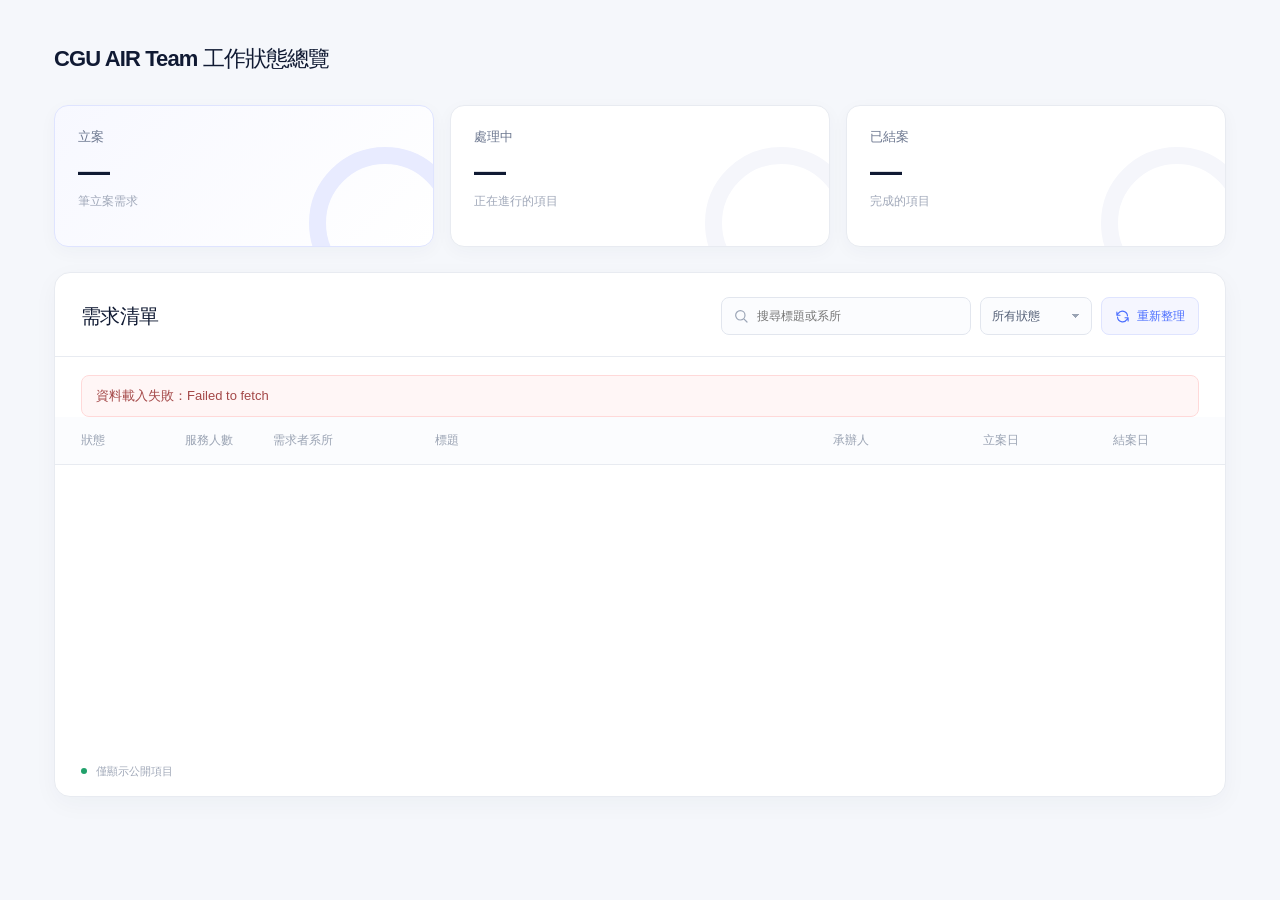
==== index.html @ 9c046a6e "Show filed request count in summary" ====
<!doctype html>
<html lang="zh-Hant">
  <head>
    <meta charset="UTF-8" />
    <meta name="viewport" content="width=device-width, initial-scale=1.0" />
    <meta name="theme-color" content="#0f172a" />
    <title>AIR Team 工作檢視</title>
    <link rel="stylesheet" href="styles.css" />
  </head>
  <body>
    <main class="app-shell">
      <header class="hero">
        <div>
          <h1>CGU AIR Team 工作狀態總覽</h1>
        </div>
      </header>

      <section class="summary-grid" aria-label="工作摘要">
        <article class="summary-card summary-card-primary">
          <span class="summary-label">立案</span>
          <strong id="visible-count">—</strong>
          <span class="summary-caption">筆立案需求</span>
        </article>
        <article class="summary-card">
          <span class="summary-label">處理中</span>
          <strong id="active-count">—</strong>
          <span class="summary-caption">正在進行的項目</span>
        </article>
        <article class="summary-card">
          <span class="summary-label">已結案</span>
          <strong id="closed-count">—</strong>
          <span class="summary-caption">完成的項目</span>
        </article>
      </section>

      <section class="workspace-panel">
        <div class="toolbar">
          <div class="toolbar-heading">
            <h2>需求清單</h2>
            <span id="result-count" class="result-count"></span>
          </div>
          <div class="toolbar-controls">
            <label class="search-box">
              <span class="sr-only">搜尋需求</span>
              <svg viewBox="0 0 24 24" aria-hidden="true"><path d="m21 21-4.35-4.35m1.35-5.65a7 7 0 1 1-14 0 7 7 0 0 1 14 0Z" /></svg>
              <input id="search-input" type="search" placeholder="搜尋標題或系所" autocomplete="off" />
            </label>
            <label class="select-wrap">
              <span class="sr-only">篩選狀態</span>
              <select id="status-filter"><option value="all">所有狀態</option></select>
            </label>
            <button id="refresh-button" class="refresh-button" type="button" title="重新載入資料">
              <svg viewBox="0 0 24 24" aria-hidden="true"><path d="M20 11a8.1 8.1 0 0 0-14.8-3.9L3 10m0-5v5h5M4 13a8.1 8.1 0 0 0 14.8 3.9L21 14m0 5v-5h-5" /></svg>
              <span>重新整理</span>
            </button>
          </div>
        </div>

        <div id="status-message" class="status-message" role="status" hidden></div>
        <div class="table-wrap">
          <table>
            <thead>
              <tr>
                <th class="status-column">狀態</th>
                <th class="service-count-column">服務人數</th>
                <th>需求者系所</th>
                <th class="title-column">標題</th>
                <th class="assignee-column">承辦人</th>
                <th class="date-column">立案日</th>
                <th class="date-column">結案日</th>
              </tr>
            </thead>
            <tbody id="work-table-body"></tbody>
          </table>
          <div id="empty-state" class="empty-state" hidden>
            <div class="empty-icon">⌕</div>
            <h3>找不到符合條件的項目</h3>
            <p>請嘗試調整搜尋文字或篩選條件。</p>
          </div>
          <div id="loading-state" class="loading-state" aria-live="polite"><span class="spinner"></span> 正在載入工作資料…</div>
        </div>
        <footer class="panel-footer">
          <span><span class="privacy-dot"></span> 僅顯示公開項目</span>
        </footer>
      </section>
    </main>
    <script src="app.js" defer></script>
  </body>
</html>
---- styles.css ----
:root {
  --ink: #172033; --muted: #6d7890; --line: #e8ebf1; --surface: #fff; --canvas: #f5f7fb;
  --navy: #101a33; --blue: #4c6fff; --green: #21a16b; --orange: #ec8a42; --purple: #7c5bdd;
  font-family: "PingFang TC", "Microsoft JhengHei", "Noto Sans TC", sans-serif;
  color: var(--ink); background: var(--canvas); font-synthesis: none;
}
* { box-sizing: border-box; }
body { margin: 0; min-width: 320px; background: var(--canvas); }
button, input, select { font: inherit; }
button, select { cursor: pointer; }
.app-shell { max-width: 1440px; margin: 0 auto; padding: 46px 54px 60px; }
.hero { display: flex; align-items: flex-end; justify-content: space-between; gap: 24px; margin-bottom: 33px; }
h1 { margin: 0; color: var(--navy); font-size: clamp(16px, 2vw, 22px); line-height: 1.2; letter-spacing: -.04em; }
.source-link { display: inline-flex; align-items: center; gap: 9px; padding: 12px 17px; border: 1px solid #dfe4ed; border-radius: 10px; color: #45516a; background: rgba(255,255,255,.65); font-size: 13px; font-weight: 600; text-decoration: none; transition: .2s ease; }
.source-link:hover { border-color: #b9c5ff; color: var(--blue); background: var(--surface); }
.summary-grid { display: grid; grid-template-columns: repeat(3, 1fr); gap: 16px; margin-bottom: 25px; }
.summary-card { position: relative; min-height: 142px; padding: 22px 23px; overflow: hidden; border: 1px solid var(--line); border-radius: 14px; background: var(--surface); box-shadow: 0 5px 18px rgba(31,45,74,.035); }
.summary-card::after { position: absolute; right: -28px; bottom: -53px; width: 118px; height: 118px; border: 17px solid #f5f6fb; border-radius: 50%; content: ""; }
.summary-card-primary { border-color: #dfe4ff; background: linear-gradient(135deg, #f7f8ff, #fff); }
.summary-card-primary::after { border-color: #e8ebff; }
.summary-label { display: block; color: var(--muted); font-size: 13px; font-weight: 600; }
.summary-card strong { display: block; margin: 8px 0 1px; color: var(--navy); font-size: 32px; line-height: 1.1; letter-spacing: -.04em; }
.summary-caption { color: #a0a8b9; font-size: 12px; }
.workspace-panel { overflow: hidden; border: 1px solid var(--line); border-radius: 16px; background: var(--surface); box-shadow: 0 7px 24px rgba(31,45,74,.04); }
.toolbar { display: flex; align-items: center; justify-content: space-between; gap: 20px; padding: 24px 26px 21px; border-bottom: 1px solid var(--line); }
.toolbar-heading { display: flex; align-items: baseline; gap: 10px; white-space: nowrap; }
h2 { margin: 0; color: var(--navy); font-size: 20px; letter-spacing: -.03em; }
.result-count { color: #9aa3b4; font-size: 12px; font-weight: 500; }
.toolbar-controls { display: flex; align-items: center; justify-content: flex-end; gap: 9px; width: 100%; }
.search-box { position: relative; display: block; width: min(250px, 25vw); }
.search-box svg { position: absolute; top: 50%; left: 12px; width: 16px; height: 16px; fill: none; stroke: #9ca6b7; stroke-linecap: round; stroke-linejoin: round; stroke-width: 1.8; transform: translateY(-50%); pointer-events: none; }
.search-box input, select { height: 38px; border: 1px solid #e2e6ee; border-radius: 8px; color: #515d74; outline: none; background: #fbfcfe; font-size: 12px; transition: .2s ease; }
.search-box input { width: 100%; padding: 0 12px 0 35px; }
select { min-width: 112px; padding: 0 29px 0 11px; appearance: none; background-image: linear-gradient(45deg, transparent 50%, #9aa4b4 50%), linear-gradient(135deg, #9aa4b4 50%, transparent 50%); background-position: calc(100% - 15px) 16px, calc(100% - 11px) 16px; background-repeat: no-repeat; background-size: 4px 4px, 4px 4px; }
.search-box input:focus, select:focus { border-color: #aebaff; box-shadow: 0 0 0 3px #f0f2ff; background: #fff; }
.refresh-button { display: inline-flex; align-items: center; gap: 7px; height: 38px; padding: 0 13px; border: 1px solid #dfe4ff; border-radius: 8px; color: var(--blue); background: #f5f6ff; font-size: 12px; font-weight: 700; transition: .2s ease; }
.refresh-button:hover { background: #ebeeff; }
.refresh-button:disabled { opacity: .65; cursor: wait; }
.refresh-button svg { width: 15px; height: 15px; fill: none; stroke: currentColor; stroke-linecap: round; stroke-linejoin: round; stroke-width: 1.8; }
.refresh-button.is-loading svg { animation: spin .9s linear infinite; }
.status-message { margin: 18px 26px 0; padding: 11px 14px; border: 1px solid #ffd9d9; border-radius: 8px; color: #a44848; background: #fff6f6; font-size: 13px; }
.table-wrap { min-height: 330px; overflow-x: auto; }
table { width: 100%; border-collapse: collapse; text-align: left; }
th { height: 47px; padding: 0 18px; border-bottom: 1px solid var(--line); color: #9aa3b3; background: #fbfcfe; font-size: 12px; font-weight: 600; white-space: nowrap; }
th:first-child, td:first-child { padding-left: 26px; }
td { height: 70px; padding: 12px 18px; border-bottom: 1px solid #f0f2f6; color: #69748b; font-size: 13px; }
tbody tr { transition: background .15s ease; }
tbody tr:hover { background: #fafbff; }
.status-column { width: 112px; } .service-count-column { width: 88px; } .title-column { width: 34%; } .assignee-column { width: 150px; } .date-column { width: 130px; }
.title-cell { color: #28344d; font-weight: 600; } .department-cell { color: #5d6980; }
.service-count-cell { color: #5d6980; font-variant-numeric: tabular-nums; text-align: center; }
.date-cell { color: #7f899c; font-variant-numeric: tabular-nums; white-space: nowrap; }
.assignee-list { display: flex; align-items: center; flex-wrap: wrap; gap: 6px; }
.assignee-avatar { display: inline-flex; align-items: center; justify-content: center; width: 30px; height: 30px; border: 1px solid #cfd7f3; border-radius: 50%; color: var(--blue); background: #f3f5ff; font-size: 13px; font-weight: 700; }
.status-badge { display: inline-flex; align-items: center; gap: 7px; padding: 6px 10px; border-radius: 6px; font-size: 12px; font-weight: 600; white-space: nowrap; }
.status-badge::before { width: 6px; height: 6px; border-radius: 50%; background: currentColor; content: ""; }
.status-processing { color: var(--orange); background: #fff3e9; } .status-open { color: var(--blue); background: #eef1ff; }
.status-closed { color: var(--green); background: #eaf8f1; } .status-other { color: var(--purple); background: #f2edff; }
.category-tag { display: inline-block; padding: 4px 9px; border: 1px solid #eceef3; border-radius: 5px; color: #788398; background: #fafbfc; font-size: 11px; }
.loading-state, .empty-state { padding: 70px 20px; color: #9aa3b4; text-align: center; font-size: 13px; }
.empty-state { color: #79849a; } .empty-state h3 { margin: 12px 0 5px; color: #536078; font-size: 15px; } .empty-state p { margin: 0; font-size: 12px; }
.empty-icon { margin: 0 auto; width: 42px; height: 42px; border-radius: 50%; color: var(--blue); background: #f0f2ff; font-size: 26px; line-height: 39px; }
.spinner { display: inline-block; width: 15px; height: 15px; margin-right: 7px; border: 2px solid #e4e8f5; border-top-color: var(--blue); border-radius: 50%; vertical-align: -3px; animation: spin .8s linear infinite; }
.panel-footer { display: flex; justify-content: space-between; gap: 18px; padding: 17px 26px; color: #a0a8b8; font-size: 11px; }
.privacy-dot { display: inline-block; width: 6px; height: 6px; margin-right: 6px; border-radius: 50%; background: var(--green); vertical-align: 1px; }
.sr-only { position: absolute; width: 1px; height: 1px; padding: 0; overflow: hidden; clip: rect(0, 0, 0, 0); white-space: nowrap; border: 0; }
[hidden] { display: none !important; } @keyframes spin { to { transform: rotate(360deg); } }
@media (max-width: 920px) {
  .app-shell { padding: 32px 24px 45px; } .summary-grid { grid-template-columns: repeat(3, 1fr); }
  .toolbar { align-items: flex-start; flex-direction: column; } .toolbar-controls { justify-content: flex-start; flex-wrap: wrap; }
  .search-box { width: min(100%, 280px); }
}
@media (max-width: 620px) {
  .app-shell { padding: 25px 14px 35px; } .hero { align-items: flex-start; flex-direction: column; margin-bottom: 25px; }
  .source-link { align-self: stretch; justify-content: center; } .summary-grid { gap: 10px; } .summary-card { min-height: 124px; padding: 17px; }
  .summary-card strong { font-size: 27px; }
  .toolbar, .panel-footer { padding-left: 17px; padding-right: 17px; } .toolbar-controls { display: grid; grid-template-columns: 1fr 1fr; width: 100%; }
  .search-box { grid-column: 1 / -1; width: 100%; } .select-wrap, select { width: 100%; } .refresh-button { justify-content: center; }
  th:first-child, td:first-child { padding-left: 17px; } th, td { padding-right: 14px; padding-left: 14px; } .title-column { min-width: 230px; } .assignee-column { min-width: 120px; }
  .panel-footer { align-items: flex-start; flex-direction: column; gap: 7px; }
}
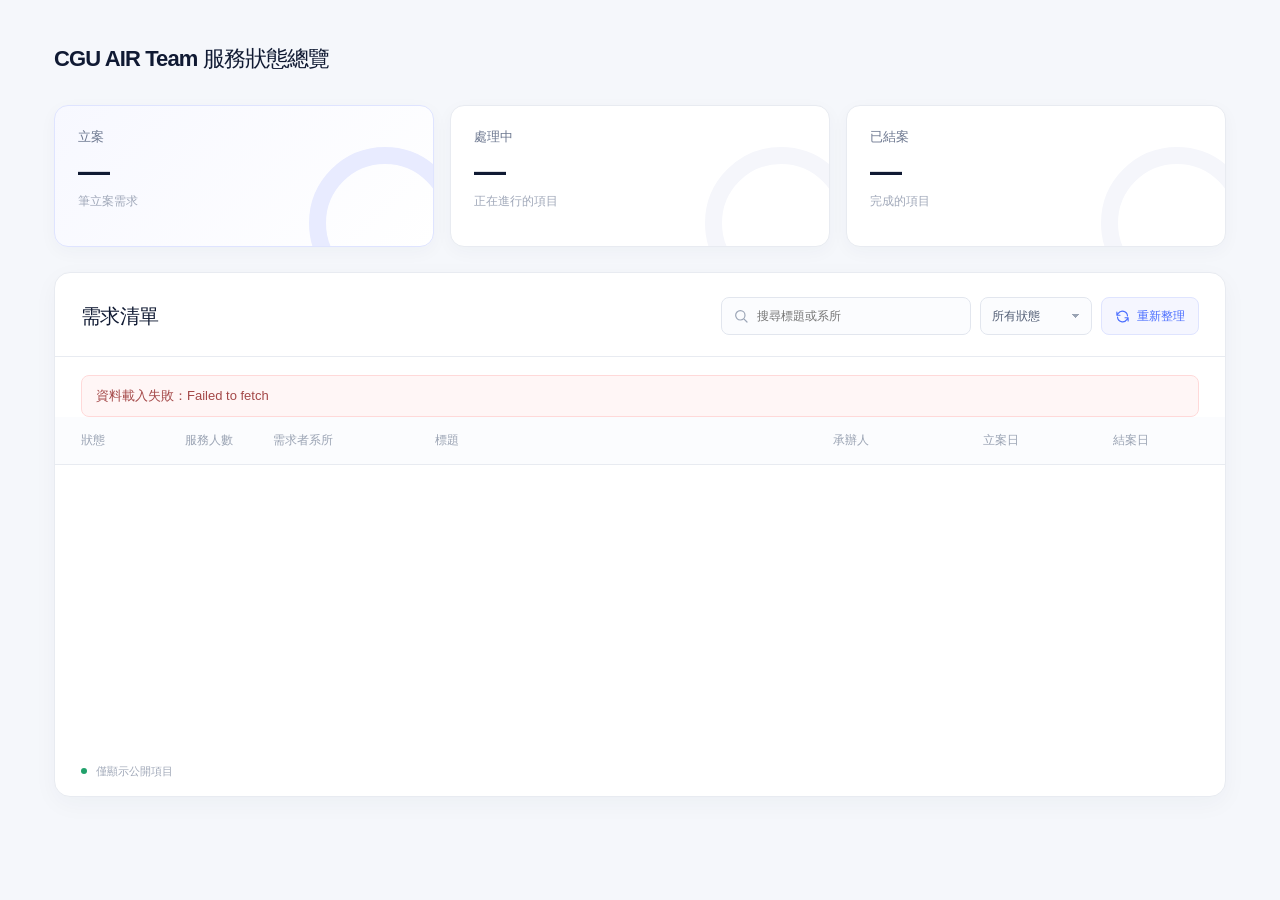
==== commit 2212c7de: "Rename dashboard title" ====
--- a/index.html
+++ b/index.html
@@ -11,7 +11,7 @@
     <main class="app-shell">
       <header class="hero">
         <div>
-          <h1>CGU AIR Team 工作狀態總覽</h1>
+          <h1>CGU AIR Team 服務狀態總覽</h1>
         </div>
       </header>
 
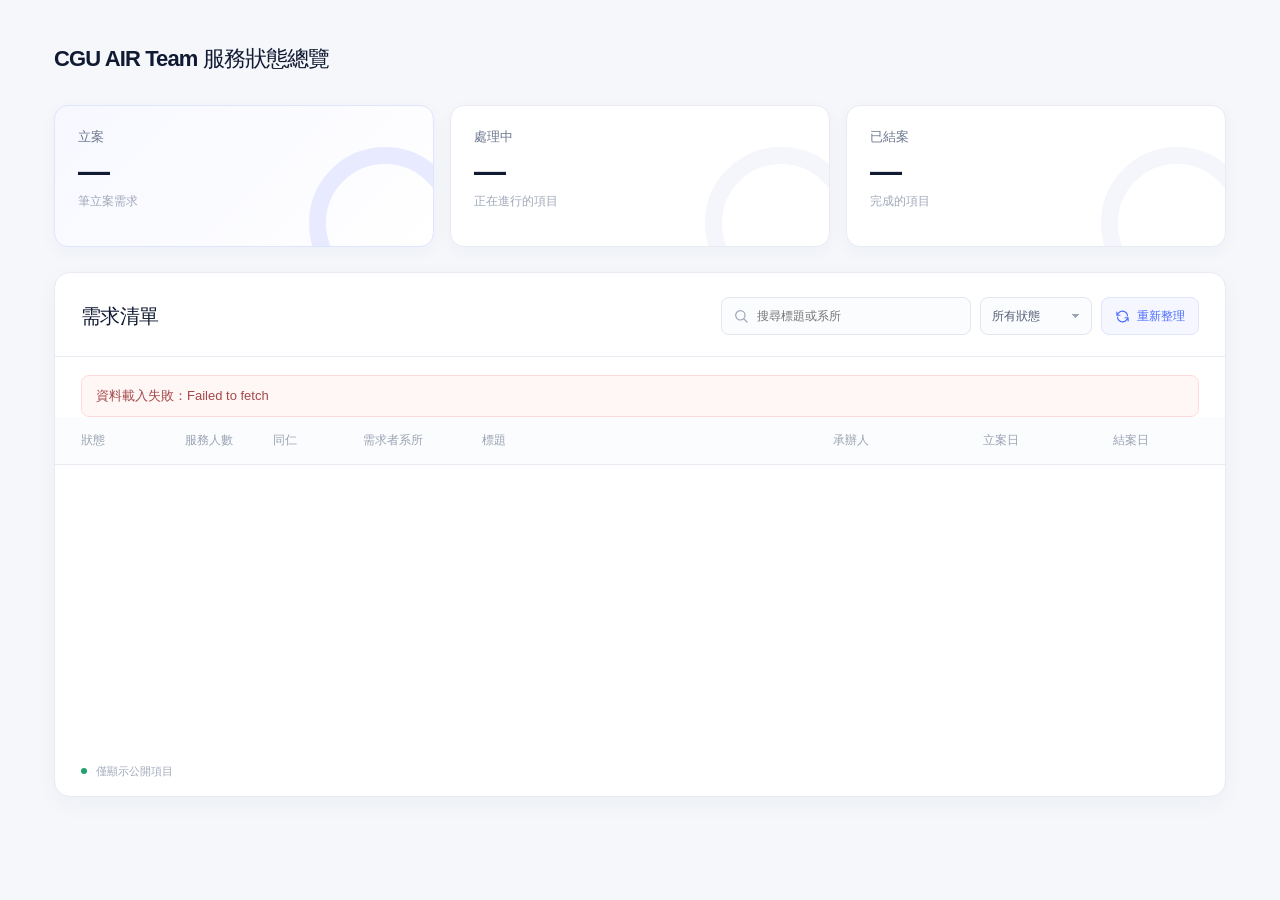
==== commit 18288634: "Add public requester colleague column" ====
--- a/index.html
+++ b/index.html
@@ -63,6 +63,7 @@
               <tr>
                 <th class="status-column">狀態</th>
                 <th class="service-count-column">服務人數</th>
+                <th class="colleague-column">同仁</th>
                 <th>需求者系所</th>
                 <th class="title-column">標題</th>
                 <th class="assignee-column">承辦人</th>
--- a/styles.css
+++ b/styles.css
@@ -46,7 +46,7 @@
 td { height: 70px; padding: 12px 18px; border-bottom: 1px solid #f0f2f6; color: #69748b; font-size: 13px; }
 tbody tr { transition: background .15s ease; }
 tbody tr:hover { background: #fafbff; }
-.status-column { width: 112px; } .service-count-column { width: 88px; } .title-column { width: 34%; } .assignee-column { width: 150px; } .date-column { width: 130px; }
+.status-column { width: 112px; } .service-count-column { width: 88px; } .colleague-column { width: 90px; } .title-column { width: 30%; } .assignee-column { width: 150px; } .date-column { width: 130px; }
 .title-cell { color: #28344d; font-weight: 600; } .department-cell { color: #5d6980; }
 .service-count-cell { color: #5d6980; font-variant-numeric: tabular-nums; text-align: center; }
 .date-cell { color: #7f899c; font-variant-numeric: tabular-nums; white-space: nowrap; }
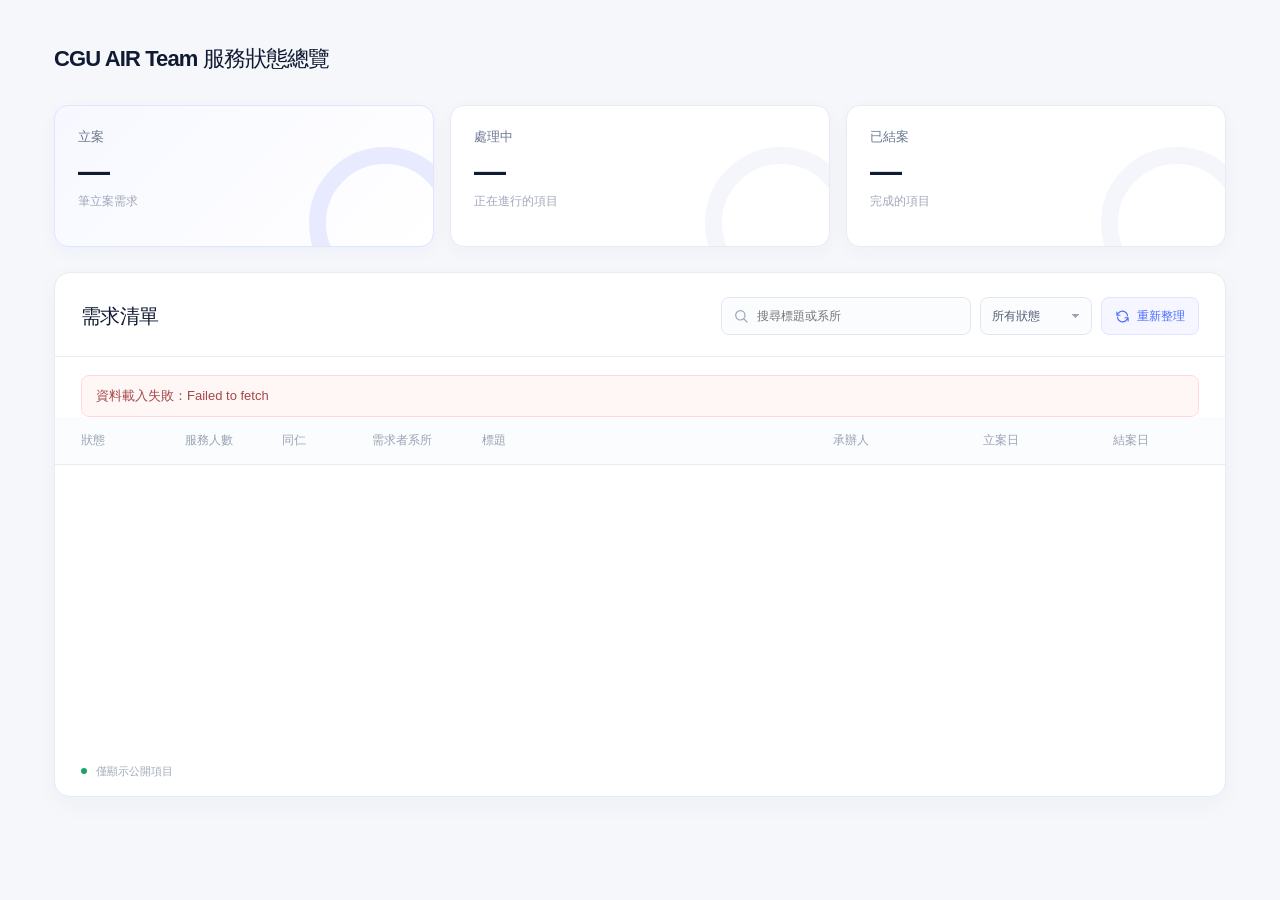
==== commit c4ef136d: "Add customizable table sorting" ====
--- a/index.html
+++ b/index.html
@@ -61,14 +61,14 @@
           <table>
             <thead>
               <tr>
-                <th class="status-column">狀態</th>
-                <th class="service-count-column">服務人數</th>
-                <th class="colleague-column">同仁</th>
-                <th>需求者系所</th>
-                <th class="title-column">標題</th>
-                <th class="assignee-column">承辦人</th>
-                <th class="date-column">立案日</th>
-                <th class="date-column">結案日</th>
+                <th class="status-column" data-sort-column="status"><button class="sort-button" data-sort-key="status" type="button">狀態 <span class="sort-indicator" aria-hidden="true"></span></button></th>
+                <th class="service-count-column" data-sort-column="serviceCount"><button class="sort-button" data-sort-key="serviceCount" type="button">服務人數 <span class="sort-indicator" aria-hidden="true"></span></button></th>
+                <th class="colleague-column" data-sort-column="colleague"><button class="sort-button" data-sort-key="colleague" type="button">同仁 <span class="sort-indicator" aria-hidden="true"></span></button></th>
+                <th data-sort-column="department"><button class="sort-button" data-sort-key="department" type="button">需求者系所 <span class="sort-indicator" aria-hidden="true"></span></button></th>
+                <th class="title-column" data-sort-column="title"><button class="sort-button" data-sort-key="title" type="button">標題 <span class="sort-indicator" aria-hidden="true"></span></button></th>
+                <th class="assignee-column" data-sort-column="assignees"><button class="sort-button" data-sort-key="assignees" type="button">承辦人 <span class="sort-indicator" aria-hidden="true"></span></button></th>
+                <th class="date-column" data-sort-column="date"><button class="sort-button" data-sort-key="date" type="button">立案日 <span class="sort-indicator" aria-hidden="true"></span></button></th>
+                <th class="date-column" data-sort-column="closeDate"><button class="sort-button" data-sort-key="closeDate" type="button">結案日 <span class="sort-indicator" aria-hidden="true"></span></button></th>
               </tr>
             </thead>
             <tbody id="work-table-body"></tbody>
--- a/styles.css
+++ b/styles.css
@@ -43,6 +43,12 @@
 table { width: 100%; border-collapse: collapse; text-align: left; }
 th { height: 47px; padding: 0 18px; border-bottom: 1px solid var(--line); color: #9aa3b3; background: #fbfcfe; font-size: 12px; font-weight: 600; white-space: nowrap; }
 th:first-child, td:first-child { padding-left: 26px; }
+.sort-button { display: inline-flex; align-items: center; gap: 5px; padding: 0; border: 0; color: inherit; background: transparent; font: inherit; font-weight: 600; white-space: nowrap; }
+.sort-button:hover, .sort-button:focus-visible { color: var(--blue); outline: none; }
+.sort-indicator { width: 0; height: 0; border-right: 4px solid transparent; border-left: 4px solid transparent; opacity: .35; }
+.sort-button.is-active .sort-indicator { opacity: 1; }
+.sort-button.is-active .sort-indicator[data-direction="asc"] { border-bottom: 5px solid currentColor; }
+.sort-button.is-active .sort-indicator[data-direction="desc"] { border-top: 5px solid currentColor; }
 td { height: 70px; padding: 12px 18px; border-bottom: 1px solid #f0f2f6; color: #69748b; font-size: 13px; }
 tbody tr { transition: background .15s ease; }
 tbody tr:hover { background: #fafbff; }
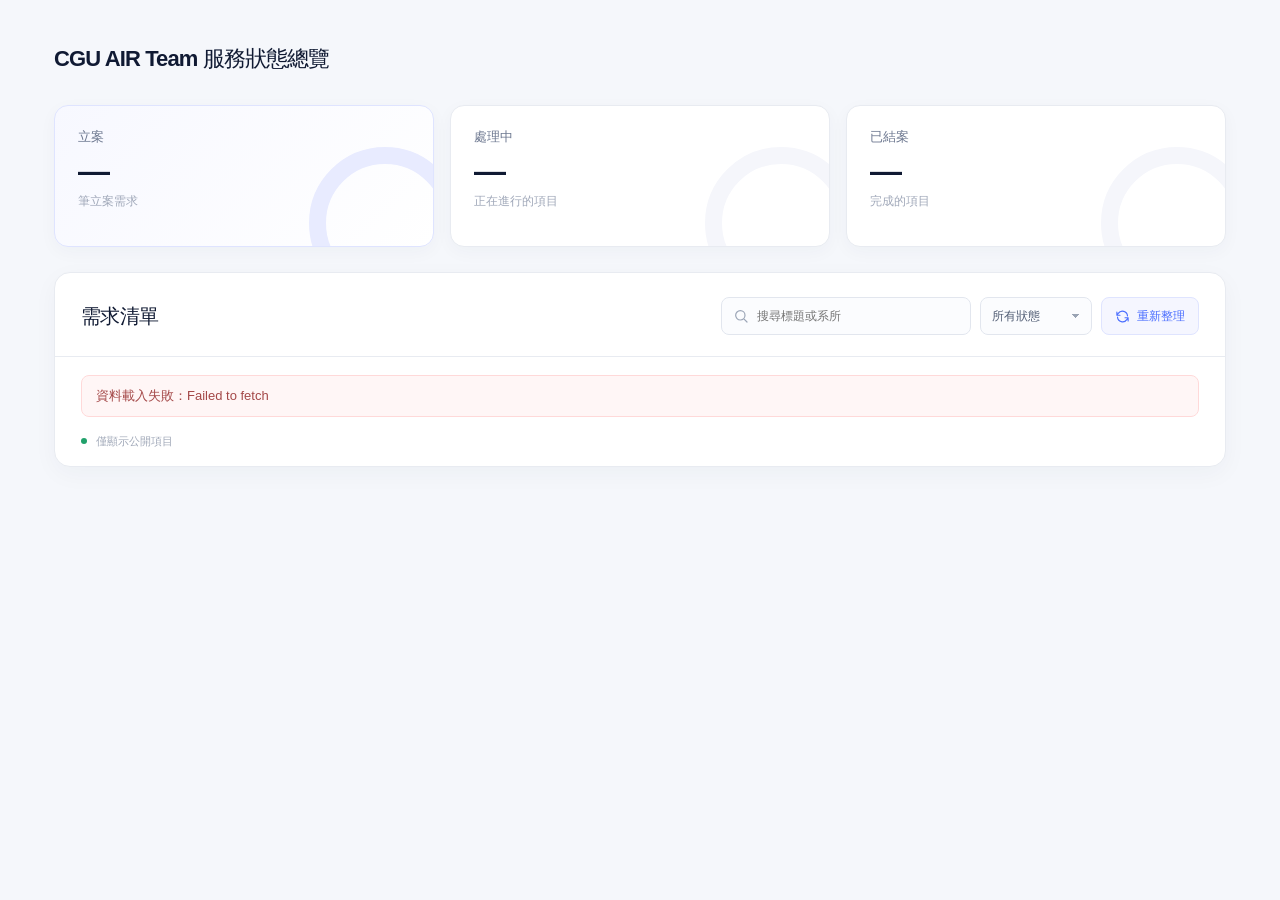
==== commit 9781b417: "Split active and closed service tables" ====
--- a/index.html
+++ b/index.html
@@ -57,28 +57,65 @@
         </div>
 
         <div id="status-message" class="status-message" role="status" hidden></div>
-        <div class="table-wrap">
-          <table>
-            <thead>
-              <tr>
-                <th class="status-column" data-sort-column="status"><button class="sort-button" data-sort-key="status" type="button">狀態 <span class="sort-indicator" aria-hidden="true"></span></button></th>
-                <th class="service-count-column" data-sort-column="serviceCount"><button class="sort-button" data-sort-key="serviceCount" type="button">服務人數 <span class="sort-indicator" aria-hidden="true"></span></button></th>
-                <th class="colleague-column" data-sort-column="colleague"><button class="sort-button" data-sort-key="colleague" type="button">同仁 <span class="sort-indicator" aria-hidden="true"></span></button></th>
-                <th data-sort-column="department"><button class="sort-button" data-sort-key="department" type="button">需求者系所 <span class="sort-indicator" aria-hidden="true"></span></button></th>
-                <th class="title-column" data-sort-column="title"><button class="sort-button" data-sort-key="title" type="button">標題 <span class="sort-indicator" aria-hidden="true"></span></button></th>
-                <th class="assignee-column" data-sort-column="assignees"><button class="sort-button" data-sort-key="assignees" type="button">承辦人 <span class="sort-indicator" aria-hidden="true"></span></button></th>
-                <th class="date-column" data-sort-column="date"><button class="sort-button" data-sort-key="date" type="button">立案日 <span class="sort-indicator" aria-hidden="true"></span></button></th>
-                <th class="date-column" data-sort-column="closeDate"><button class="sort-button" data-sort-key="closeDate" type="button">結案日 <span class="sort-indicator" aria-hidden="true"></span></button></th>
-              </tr>
-            </thead>
-            <tbody id="work-table-body"></tbody>
-          </table>
-          <div id="empty-state" class="empty-state" hidden>
-            <div class="empty-icon">⌕</div>
-            <h3>找不到符合條件的項目</h3>
-            <p>請嘗試調整搜尋文字或篩選條件。</p>
-          </div>
-          <div id="loading-state" class="loading-state" aria-live="polite"><span class="spinner"></span> 正在載入工作資料…</div>
+        <div id="loading-state" class="loading-state" aria-live="polite"><span class="spinner"></span> 正在載入工作資料…</div>
+        <div id="tables-container" hidden>
+          <section class="table-section" aria-labelledby="active-table-title">
+            <div class="table-section-heading">
+              <h3 id="active-table-title" class="table-section-title">未結案</h3>
+              <span id="active-table-count" class="result-count"></span>
+            </div>
+            <div class="table-wrap">
+              <table>
+                <thead>
+                  <tr>
+                    <th class="status-column" data-sort-column="status"><button class="sort-button" data-sort-key="status" type="button">狀態 <span class="sort-indicator" aria-hidden="true"></span></button></th>
+                    <th class="service-count-column" data-sort-column="serviceCount"><button class="sort-button" data-sort-key="serviceCount" type="button">服務人數 <span class="sort-indicator" aria-hidden="true"></span></button></th>
+                    <th class="colleague-column" data-sort-column="colleague"><button class="sort-button" data-sort-key="colleague" type="button">同仁 <span class="sort-indicator" aria-hidden="true"></span></button></th>
+                    <th data-sort-column="department"><button class="sort-button" data-sort-key="department" type="button">需求者系所 <span class="sort-indicator" aria-hidden="true"></span></button></th>
+                    <th class="title-column" data-sort-column="title"><button class="sort-button" data-sort-key="title" type="button">標題 <span class="sort-indicator" aria-hidden="true"></span></button></th>
+                    <th class="assignee-column" data-sort-column="assignees"><button class="sort-button" data-sort-key="assignees" type="button">承辦人 <span class="sort-indicator" aria-hidden="true"></span></button></th>
+                    <th class="date-column" data-sort-column="date"><button class="sort-button" data-sort-key="date" type="button">立案日 <span class="sort-indicator" aria-hidden="true"></span></button></th>
+                    <th class="date-column" data-sort-column="expectedDate"><button class="sort-button" data-sort-key="expectedDate" type="button">預完日 <span class="sort-indicator" aria-hidden="true"></span></button></th>
+                    <th class="date-column" data-sort-column="closeDate"><button class="sort-button" data-sort-key="closeDate" type="button">結案日 <span class="sort-indicator" aria-hidden="true"></span></button></th>
+                  </tr>
+                </thead>
+                <tbody id="active-work-table-body"></tbody>
+              </table>
+              <div id="active-empty-state" class="empty-state" hidden>
+                <div class="empty-icon">⌕</div>
+                <h3>沒有符合條件的未結案項目</h3>
+              </div>
+            </div>
+          </section>
+
+          <section class="table-section closed-table-section" aria-labelledby="closed-table-title">
+            <div class="table-section-heading">
+              <h3 id="closed-table-title" class="table-section-title">已結案</h3>
+              <span id="closed-table-count" class="result-count"></span>
+            </div>
+            <div class="table-wrap">
+              <table>
+                <thead>
+                  <tr>
+                    <th class="status-column" data-sort-column="status"><button class="sort-button" data-sort-key="status" type="button">狀態 <span class="sort-indicator" aria-hidden="true"></span></button></th>
+                    <th class="service-count-column" data-sort-column="serviceCount"><button class="sort-button" data-sort-key="serviceCount" type="button">服務人數 <span class="sort-indicator" aria-hidden="true"></span></button></th>
+                    <th class="colleague-column" data-sort-column="colleague"><button class="sort-button" data-sort-key="colleague" type="button">同仁 <span class="sort-indicator" aria-hidden="true"></span></button></th>
+                    <th data-sort-column="department"><button class="sort-button" data-sort-key="department" type="button">需求者系所 <span class="sort-indicator" aria-hidden="true"></span></button></th>
+                    <th class="title-column" data-sort-column="title"><button class="sort-button" data-sort-key="title" type="button">標題 <span class="sort-indicator" aria-hidden="true"></span></button></th>
+                    <th class="assignee-column" data-sort-column="assignees"><button class="sort-button" data-sort-key="assignees" type="button">承辦人 <span class="sort-indicator" aria-hidden="true"></span></button></th>
+                    <th class="date-column" data-sort-column="date"><button class="sort-button" data-sort-key="date" type="button">立案日 <span class="sort-indicator" aria-hidden="true"></span></button></th>
+                    <th class="date-column" data-sort-column="expectedDate"><button class="sort-button" data-sort-key="expectedDate" type="button">預完日 <span class="sort-indicator" aria-hidden="true"></span></button></th>
+                    <th class="date-column" data-sort-column="closeDate"><button class="sort-button" data-sort-key="closeDate" type="button">結案日 <span class="sort-indicator" aria-hidden="true"></span></button></th>
+                  </tr>
+                </thead>
+                <tbody id="closed-work-table-body"></tbody>
+              </table>
+              <div id="closed-empty-state" class="empty-state" hidden>
+                <div class="empty-icon">⌕</div>
+                <h3>沒有符合條件的已結案項目</h3>
+              </div>
+            </div>
+          </section>
         </div>
         <footer class="panel-footer">
           <span><span class="privacy-dot"></span> 僅顯示公開項目</span>
--- a/styles.css
+++ b/styles.css
@@ -39,8 +39,12 @@
 .refresh-button svg { width: 15px; height: 15px; fill: none; stroke: currentColor; stroke-linecap: round; stroke-linejoin: round; stroke-width: 1.8; }
 .refresh-button.is-loading svg { animation: spin .9s linear infinite; }
 .status-message { margin: 18px 26px 0; padding: 11px 14px; border: 1px solid #ffd9d9; border-radius: 8px; color: #a44848; background: #fff6f6; font-size: 13px; }
-.table-wrap { min-height: 330px; overflow-x: auto; }
+.table-section + .table-section { border-top: 1px solid var(--line); }
+.table-section-heading { display: flex; align-items: baseline; gap: 10px; padding: 20px 26px 12px; }
+.table-section-title { margin: 0; color: var(--navy); font-size: 15px; font-weight: 700; }
+.table-wrap { overflow-x: auto; }
 table { width: 100%; border-collapse: collapse; text-align: left; }
+.table-section table { min-width: 1180px; }
 th { height: 47px; padding: 0 18px; border-bottom: 1px solid var(--line); color: #9aa3b3; background: #fbfcfe; font-size: 12px; font-weight: 600; white-space: nowrap; }
 th:first-child, td:first-child { padding-left: 26px; }
 .sort-button { display: inline-flex; align-items: center; gap: 5px; padding: 0; border: 0; color: inherit; background: transparent; font: inherit; font-weight: 600; white-space: nowrap; }
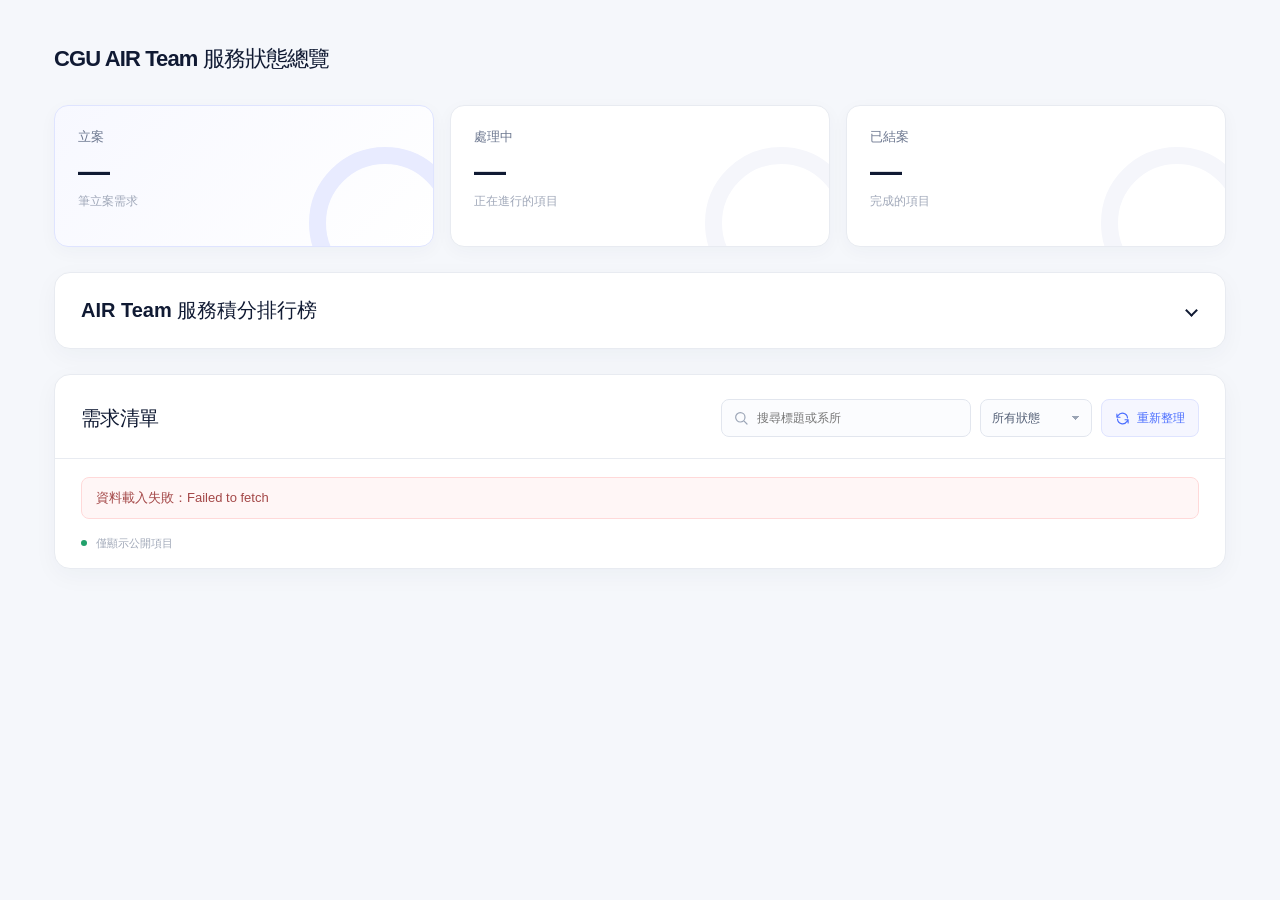
==== commit 2fa04f0f: "Show full collapsible points leaderboard" ====
--- a/index.html
+++ b/index.html
@@ -31,6 +31,13 @@
           <strong id="closed-count">—</strong>
           <span class="summary-caption">完成的項目</span>
         </article>
+      </section>
+
+      <section class="leaderboard-panel" aria-labelledby="leaderboard-title">
+        <h2 id="leaderboard-title"><button id="leaderboard-toggle" class="leaderboard-toggle" type="button" aria-expanded="false" aria-controls="leaderboard-content">AIR Team 服務積分排行榜 <span class="leaderboard-chevron" aria-hidden="true"></span></button></h2>
+        <div id="leaderboard-content" class="leaderboard-content" hidden>
+          <ol id="leaderboard-list" class="leaderboard-list"></ol>
+        </div>
       </section>
 
       <section class="workspace-panel">
@@ -70,6 +77,7 @@
                   <tr>
                     <th class="status-column" data-sort-column="status"><button class="sort-button" data-sort-key="status" type="button">狀態 <span class="sort-indicator" aria-hidden="true"></span></button></th>
                     <th class="service-count-column" data-sort-column="serviceCount"><button class="sort-button" data-sort-key="serviceCount" type="button">服務人數 <span class="sort-indicator" aria-hidden="true"></span></button></th>
+                    <th class="computer-count-column" data-sort-column="computerCount"><button class="sort-button" data-sort-key="computerCount" type="button">電腦數 <span class="sort-indicator" aria-hidden="true"></span></button></th>
                     <th class="colleague-column" data-sort-column="colleague"><button class="sort-button" data-sort-key="colleague" type="button">同仁 <span class="sort-indicator" aria-hidden="true"></span></button></th>
                     <th data-sort-column="department"><button class="sort-button" data-sort-key="department" type="button">需求者系所 <span class="sort-indicator" aria-hidden="true"></span></button></th>
                     <th class="title-column" data-sort-column="title"><button class="sort-button" data-sort-key="title" type="button">標題 <span class="sort-indicator" aria-hidden="true"></span></button></th>
@@ -99,6 +107,7 @@
                   <tr>
                     <th class="status-column" data-sort-column="status"><button class="sort-button" data-sort-key="status" type="button">狀態 <span class="sort-indicator" aria-hidden="true"></span></button></th>
                     <th class="service-count-column" data-sort-column="serviceCount"><button class="sort-button" data-sort-key="serviceCount" type="button">服務人數 <span class="sort-indicator" aria-hidden="true"></span></button></th>
+                    <th class="computer-count-column" data-sort-column="computerCount"><button class="sort-button" data-sort-key="computerCount" type="button">電腦數 <span class="sort-indicator" aria-hidden="true"></span></button></th>
                     <th class="colleague-column" data-sort-column="colleague"><button class="sort-button" data-sort-key="colleague" type="button">同仁 <span class="sort-indicator" aria-hidden="true"></span></button></th>
                     <th data-sort-column="department"><button class="sort-button" data-sort-key="department" type="button">需求者系所 <span class="sort-indicator" aria-hidden="true"></span></button></th>
                     <th class="title-column" data-sort-column="title"><button class="sort-button" data-sort-key="title" type="button">標題 <span class="sort-indicator" aria-hidden="true"></span></button></th>
--- a/styles.css
+++ b/styles.css
@@ -21,6 +21,24 @@
 .summary-label { display: block; color: var(--muted); font-size: 13px; font-weight: 600; }
 .summary-card strong { display: block; margin: 8px 0 1px; color: var(--navy); font-size: 32px; line-height: 1.1; letter-spacing: -.04em; }
 .summary-caption { color: #a0a8b9; font-size: 12px; }
+.leaderboard-panel { margin-bottom: 25px; border: 1px solid var(--line); border-radius: 16px; background: var(--surface); box-shadow: 0 7px 24px rgba(31,45,74,.04); }
+.leaderboard-panel h2 { margin: 0; }
+.leaderboard-toggle { display: flex; align-items: center; justify-content: space-between; gap: 16px; width: 100%; padding: 24px 26px; border: 0; color: var(--navy); background: transparent; font-size: 20px; font-weight: 700; text-align: left; }
+.leaderboard-toggle:hover { color: var(--blue); }
+.leaderboard-toggle:focus-visible { outline: 2px solid var(--blue); outline-offset: -4px; border-radius: 16px; }
+.leaderboard-chevron { flex: none; width: 9px; height: 9px; margin-right: 3px; border-right: 2px solid currentColor; border-bottom: 2px solid currentColor; transform: rotate(45deg); transition: transform .2s ease; }
+.leaderboard-toggle[aria-expanded="true"] .leaderboard-chevron { transform: rotate(225deg); }
+.leaderboard-content { padding: 0 26px 28px; }
+.leaderboard-list { display: grid; gap: 30px; max-width: 840px; margin: 0; padding: 0; list-style: none; }
+.leaderboard-track { position: relative; width: 100%; height: 32px; }
+.leaderboard-track:focus-visible { outline: 2px solid var(--blue); outline-offset: 4px; }
+.leaderboard-fill { position: absolute; top: 7px; left: 0; width: var(--score-percent); height: 18px; border-radius: 999px; background: #5e7cff; }
+.leaderboard-item:nth-child(2) .leaderboard-fill { background: #8198f6; }
+.leaderboard-item:nth-child(n+3) .leaderboard-fill { background: #a1b0eb; }
+.leaderboard-surnames { position: absolute; top: 0; left: clamp(0px, calc(var(--score-percent) - var(--name-half)), calc(100% - var(--name-width))); display: flex; align-items: center; justify-content: center; width: var(--name-width); height: 32px; border: 2px solid #d1d9f6; border-radius: 999px; color: var(--navy); background: #fff; font-size: 14px; font-weight: 700; white-space: nowrap; box-shadow: 0 2px 6px rgba(31,45,74,.08); }
+.leaderboard-tooltip { position: absolute; top: calc(100% + 5px); left: 50%; z-index: 1; padding: 5px 9px; border-radius: 6px; color: #fff; background: var(--navy); font-size: 12px; font-weight: 500; white-space: nowrap; box-shadow: 0 4px 12px rgba(16,26,51,.18); opacity: 0; visibility: hidden; transform: translateX(-50%); pointer-events: none; }
+.leaderboard-track:hover .leaderboard-tooltip, .leaderboard-track:focus-visible .leaderboard-tooltip { opacity: 1; visibility: visible; }
+.leaderboard-empty { color: var(--muted); font-size: 13px; }
 .workspace-panel { overflow: hidden; border: 1px solid var(--line); border-radius: 16px; background: var(--surface); box-shadow: 0 7px 24px rgba(31,45,74,.04); }
 .toolbar { display: flex; align-items: center; justify-content: space-between; gap: 20px; padding: 24px 26px 21px; border-bottom: 1px solid var(--line); }
 .toolbar-heading { display: flex; align-items: baseline; gap: 10px; white-space: nowrap; }
@@ -42,9 +60,9 @@
 .table-section + .table-section { border-top: 1px solid var(--line); }
 .table-section-heading { display: flex; align-items: baseline; gap: 10px; padding: 20px 26px 12px; }
 .table-section-title { margin: 0; color: var(--navy); font-size: 15px; font-weight: 700; }
-.table-wrap { overflow-x: auto; }
+.table-wrap { overflow-x: auto; -webkit-overflow-scrolling: touch; }
 table { width: 100%; border-collapse: collapse; text-align: left; }
-.table-section table { min-width: 1180px; }
+.table-section table { min-width: 1280px; }
 th { height: 47px; padding: 0 18px; border-bottom: 1px solid var(--line); color: #9aa3b3; background: #fbfcfe; font-size: 12px; font-weight: 600; white-space: nowrap; }
 th:first-child, td:first-child { padding-left: 26px; }
 .sort-button { display: inline-flex; align-items: center; gap: 5px; padding: 0; border: 0; color: inherit; background: transparent; font: inherit; font-weight: 600; white-space: nowrap; }
@@ -56,9 +74,9 @@
 td { height: 70px; padding: 12px 18px; border-bottom: 1px solid #f0f2f6; color: #69748b; font-size: 13px; }
 tbody tr { transition: background .15s ease; }
 tbody tr:hover { background: #fafbff; }
-.status-column { width: 112px; } .service-count-column { width: 88px; } .colleague-column { width: 90px; } .title-column { width: 30%; } .assignee-column { width: 150px; } .date-column { width: 130px; }
+.status-column { width: 112px; } .service-count-column, .computer-count-column { width: 88px; } .colleague-column { width: 90px; } .title-column { width: 30%; } .assignee-column { width: 150px; } .date-column { width: 130px; }
 .title-cell { color: #28344d; font-weight: 600; } .department-cell { color: #5d6980; }
-.service-count-cell { color: #5d6980; font-variant-numeric: tabular-nums; text-align: center; }
+.service-count-cell, .computer-count-cell { color: #5d6980; font-variant-numeric: tabular-nums; text-align: center; }
 .date-cell { color: #7f899c; font-variant-numeric: tabular-nums; white-space: nowrap; }
 .assignee-list { display: flex; align-items: center; flex-wrap: wrap; gap: 6px; }
 .assignee-avatar { display: inline-flex; align-items: center; justify-content: center; width: 30px; height: 30px; border: 1px solid #cfd7f3; border-radius: 50%; color: var(--blue); background: #f3f5ff; font-size: 13px; font-weight: 700; }
@@ -76,16 +94,40 @@
 .sr-only { position: absolute; width: 1px; height: 1px; padding: 0; overflow: hidden; clip: rect(0, 0, 0, 0); white-space: nowrap; border: 0; }
 [hidden] { display: none !important; } @keyframes spin { to { transform: rotate(360deg); } }
 @media (max-width: 920px) {
-  .app-shell { padding: 32px 24px 45px; } .summary-grid { grid-template-columns: repeat(3, 1fr); }
-  .toolbar { align-items: flex-start; flex-direction: column; } .toolbar-controls { justify-content: flex-start; flex-wrap: wrap; }
+  .app-shell { padding: 32px 24px 45px; }
+  .toolbar { align-items: flex-start; flex-direction: column; }
+  .toolbar-controls { justify-content: flex-start; flex-wrap: wrap; }
   .search-box { width: min(100%, 280px); }
 }
+@media (max-width: 760px) {
+  .app-shell { padding: 28px 20px 42px; }
+  .summary-grid { grid-template-columns: repeat(2, minmax(0, 1fr)); gap: 12px; }
+  .summary-card { min-height: 118px; padding: 18px; }
+  .summary-card strong { font-size: 30px; }
+  .table-section-heading { padding-right: 18px; padding-left: 18px; }
+}
 @media (max-width: 620px) {
-  .app-shell { padding: 25px 14px 35px; } .hero { align-items: flex-start; flex-direction: column; margin-bottom: 25px; }
-  .source-link { align-self: stretch; justify-content: center; } .summary-grid { gap: 10px; } .summary-card { min-height: 124px; padding: 17px; }
-  .summary-card strong { font-size: 27px; }
-  .toolbar, .panel-footer { padding-left: 17px; padding-right: 17px; } .toolbar-controls { display: grid; grid-template-columns: 1fr 1fr; width: 100%; }
-  .search-box { grid-column: 1 / -1; width: 100%; } .select-wrap, select { width: 100%; } .refresh-button { justify-content: center; }
-  th:first-child, td:first-child { padding-left: 17px; } th, td { padding-right: 14px; padding-left: 14px; } .title-column { min-width: 230px; } .assignee-column { min-width: 120px; }
+  .app-shell { padding: 25px 14px 35px; }
+  .hero { align-items: flex-start; flex-direction: column; margin-bottom: 25px; }
+  .toolbar, .panel-footer { padding-right: 17px; padding-left: 17px; }
+  .leaderboard-toggle { padding: 20px 17px; font-size: 17px; }
+  .leaderboard-content { padding: 0 17px 24px; }
+  .toolbar-controls { display: grid; grid-template-columns: 1fr 1fr; width: 100%; }
+  .search-box { grid-column: 1 / -1; width: 100%; }
+  .select-wrap, select { width: 100%; }
+  .refresh-button { justify-content: center; }
+  th:first-child, td:first-child { padding-left: 17px; }
+  th, td { padding-right: 14px; padding-left: 14px; }
+  .title-column { min-width: 230px; }
+  .assignee-column { min-width: 120px; }
   .panel-footer { align-items: flex-start; flex-direction: column; gap: 7px; }
 }
+@media (max-width: 560px) {
+  .summary-grid { grid-template-columns: 1fr; gap: 10px; }
+  .summary-card { display: grid; grid-template-columns: 1fr auto; grid-template-rows: auto auto; align-items: center; column-gap: 16px; min-height: 88px; padding: 15px 17px; }
+  .summary-card::after { right: -42px; bottom: -66px; transform: scale(.75); opacity: .55; }
+  .summary-label { grid-column: 1; grid-row: 1; font-size: 12px; }
+  .summary-caption { grid-column: 1; grid-row: 2; font-size: 11px; }
+  .summary-card strong { grid-column: 2; grid-row: 1 / 3; margin: 0; font-size: 30px; }
+  .table-section-title { font-size: 14px; }
+}
